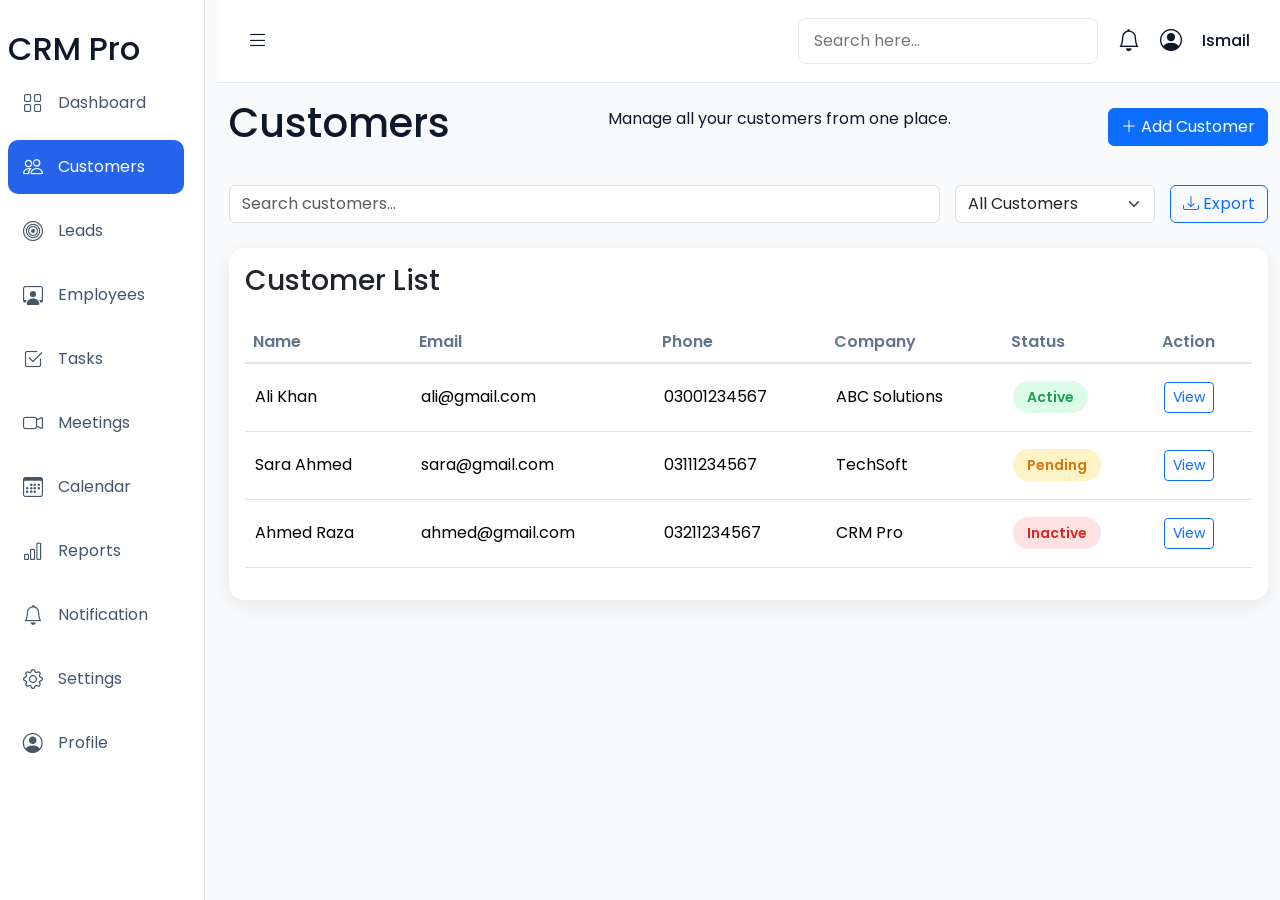
==== Pages/customer.html @ 7f4fa955 "complete employee page and customer page" ====
<!DOCTYPE html>
<html lang="en">

<head>
    <meta charset="UTF-8">
    <meta name="viewport" content="width=device-width, initial-scale=1.0">
    <title>Document</title>

    <!-- Booststrap icon -->
    <link rel="stylesheet" href="https://cdn.jsdelivr.net/npm/bootstrap-icons@1.13.1/font/bootstrap-icons.min.css">

    <!-- Bootstrap -->
    <link rel="stylesheet" href="https://cdn.jsdelivr.net/npm/bootstrap@5.3.8/dist/css/bootstrap.min.css">

    <!-- my css -->
    <link rel="stylesheet" href="../CSS/style.css">


</head>

<body>

    <!-- SliderBar and -->
    <div class="container-fluid">

        <div class="row">

            <div class="col-lg-2 sidebar">

                <div class="side-bar-logo">
                    <h2>CRM Pro</h2>
                </div>

                <!-- sidebar navigation -->
                <ul class="sidebar-navigation">


                    <li>
                        <a href="../index.html">
                            <i class="bi bi-grid "></i>
                            <span>Dashboard</span>
                        </a>

                    </li>

                    <li>
                        <a href="customer.html" class="active">
                            <i class="bi bi-people"></i>
                            <span>Customers</span>
                        </a>
                    </li>

                    <li>
                        <a href="">
                            <i class="bi bi-bullseye"></i>
                            <span>Leads</span>
                        </a>
                    </li>

                    <li>

                        <a href="employee.html">
                            <i class="bi bi-person-workspace"></i>
                            <span>Employees</span>
                        </a>


                    </li>

                    <li>

                        <a href="">
                            <i class="bi bi-check2-square"></i>
                            <span>Tasks</span>
                        </a>

                    </li>

                    <li>

                        <a href="">
                            <i class="bi bi-camera-video"></i>
                            <span>Meetings</span>
                        </a>

                    </li>

                    <li>
                        <a href="">
                            <i class="bi bi-calendar3"></i>
                            <span>Calendar</span>
                        </a>
                    </li>

                    <li>

                        </i> <a href="">
                            <i class="bi bi-bar-chart"></i>
                            <span>Reports</span>
                        </a>

                    </li>

                    <li>

                        <a href="">
                            <i class="bi bi-bell"></i>
                            <span>Notification</span>
                        </a>

                    </li>

                    <li>

                        <a href="">
                            <i class="bi bi-gear"></i>
                            <span>Settings</span>
                        </a>

                    </li>

                    <li>

                        <a href="">
                            <i class="bi bi-person-circle"></i>
                            <span>Profile</span>
                        </a>

                    </li>

                </ul>


            </div>


            <!-- Main Content -->
            <div class="col-lg-10 main-content">

                <!-- navbar -->
                <nav class="top-navbar">

                    <!-- toggle -->
                    <div class="navbar-left">
                        <i class="bi bi-list bell-icon"></i>
                    </div>


                    <div class="navbar-right">

                        <!-- Search Box -->
                        <input class="nav-search" type="search" placeholder="Search here...">

                        <!-- notification icon -->
                        <i class="bi bi-bell"></i>

                        <!-- profile -->
                        <i class="bi bi-person-circle"></i>
                        <span class="profile-name">Ismail</span>

                    </div>



                </nav>



                <main>
                    <div class="container">

                        <!-- header -->
                        <header class="mt-3 customer-header">

                            <h1>Customers</h1>
                            <p>Manage all your customers from one place.</p>

                            <button class="btn btn-primary">
                                <i class="bi bi-plus-lg"></i>
                                Add Customer
                            </button>

                        </header>


                        <!-- Search & Filter -->
                        <div class="customer-toolbar">

                            <input type="search" class="form-control customer-search" placeholder="Search customers...">

                            <select class="form-select customer-filter">

                                <option>All Customers</option>
                                <option>Active</option>
                                <option>Inactive</option>

                            </select>

                            <button class="btn btn-outline-primary">
                                <i class="bi bi-download"></i>
                                Export
                            </button>

                        </div>





                        <!-- Customer Table -->
                        <div class="card table-card mt-4">

                            <div class="card-body">

                                <h3 class="mb-4">Customer List</h3>

                                <div class="table-responsive">

                                    <table class="table table-hover align-middle">

                                        <thead>

                                            <tr>

                                                <th>Name</th>

                                                <th>Email</th>

                                                <th>Phone</th>

                                                <th>Company</th>

                                                <th>Status</th>

                                                <th>Action</th>

                                            </tr>

                                        </thead>

                                        <tbody>

                                            <tr>

                                                <td>Ali Khan</td>

                                                <td>ali@gmail.com</td>

                                                <td>03001234567</td>

                                                <td>ABC Solutions</td>

                                                <td>
                                                    <span class="status active-status">
                                                        Active
                                                    </span>
                                                </td>

                                                <td>
                                                    <button class="btn btn-sm btn-outline-primary">
                                                        View
                                                    </button>
                                                </td>

                                            </tr>

                                            <tr>

                                                <td>Sara Ahmed</td>

                                                <td>sara@gmail.com</td>

                                                <td>03111234567</td>

                                                <td>TechSoft</td>

                                                <td>
                                                    <span class="status pending-status">
                                                        Pending
                                                    </span>
                                                </td>

                                                <td>
                                                    <button class="btn btn-sm btn-outline-primary">
                                                        View
                                                    </button>
                                                </td>

                                            </tr>

                                            <tr>

                                                <td>Ahmed Raza</td>

                                                <td>ahmed@gmail.com</td>

                                                <td>03211234567</td>

                                                <td>CRM Pro</td>

                                                <td>
                                                    <span class="status inactive-status">
                                                        Inactive
                                                    </span>
                                                </td>

                                                <td>
                                                    <button class="btn btn-sm btn-outline-primary">
                                                        View
                                                    </button>
                                                </td>

                                            </tr>

                                        </tbody>

                                    </table>

                                </div>

                            </div>

                        </div>

                    </div>







                </main>
            </div>





        </div>
    </div>
    </div>






    <!-- Bootstrap js -->
    <script src="https://cdn.jsdelivr.net/npm/bootstrap@5.3.8/dist/js/bootstrap.bundle.min.js"></script>

</body>

</html>
---- CSS/style.css ----
/* Google Font */
@import url('https://fonts.googleapis.com/css2?family=Poppins:wght@300;400;500;600;700&display=swap');

* {
    margin: 0;
    padding: 0;
    box-sizing: border-box;
}

body {
    font-family: 'Poppins', sans-serif;
    background: #F8FAFC;
    color: #0F172A;
    overflow-x: hidden;
}

.container-fluid {
    padding: 0;
}


/* Side Bar */
.sidebar {
    background: #ffffff;
    min-height: 100vh;
    border-right: 1px solid #E2E8F0;
    padding: 30px 20px;
}

.sidebar-logo h2 {
    font-size: 28px;
    font-weight: 700;
    color: #2563EB;
    margin-bottom: 35px;
}

.sidebar-navigation {
    list-style: none;
    padding-left: 0;
}

.sidebar-navigation li {
    margin-bottom: 10px;
}

.sidebar-navigation a {
    display: flex;
    align-items: center;
    gap: 15px;

    text-decoration: none;
    color: #475569;

    padding: 12px 15px;
    border-radius: 10px;

    transition: .3s;
}

.sidebar-navigation a:hover {
    background: #2563EB;
    color: white;
}

.sidebar-navigation i {
    font-size: 20px;
}

.sidebar-navigation .active{
    background:#2563EB;
    color:white;
}

/* Top Navbar */
.top-navbar{
    display:flex;
    justify-content:space-between;
    align-items:center;
    background:#fff;
    padding:18px 30px;
    border-bottom:1px solid #E2E8F0;
}

.navbar-left{
    display:flex;
    align-items:center;
}

.navbar-right{
    display:flex;
    align-items:center;
    gap:20px;
}

.nav-search{
    width:300px;
    padding:10px 15px;
    border:1px solid #E2E8F0;
    border-radius:8px;
    outline:none;
    transition:.3s;
}

.nav-search:focus{
    border-color:#2563EB;
}

.navbar-right i,
.navbar-left i{
    font-size:22px;
    cursor:pointer;
    transition:.3s;
}

.navbar-right i:hover,
.navbar-left i:hover{
    color:#2563EB;
}

.profile-name{
    font-weight:500;
}


/* Main section */

/* cards */
.stats-card{
    padding:30px;
    border:none;
    border-radius:15px;
    box-shadow:0 5px 20px rgba(0,0,0,.08);
    transition:.3s;
    cursor:pointer;
}

.stats-card:hover{
    transform:translateY(-5px);
}

.card-icon{
    width:60px;
    height:60px;
    border-radius:12px;
    display:flex;
    justify-content:center;
    align-items:center;
    font-size:28px;
    margin-bottom:20px;
}

/* icons color */
.customer-icon{
    background:#DBEAFE;
    color:#2563EB;
}

.leads-icon{
    background:#FEF3C7;
    color:#F59E0B;
}

.employee-icon{
    background:#DCFCE7;
    color:#22C55E;
}

.task-icon{
    background:#F3E8FF;
    color:#9333EA;
}

.meeting-icon{
    background:#FEE2E2;
    color:#EF4444;
}

.revenue-icon{
    background:#D1FAE5;
    color:#10B981;
}



.stats-number{
    font-size:32px;
    font-weight:700;
    margin-bottom:5px;
}

.stats-title{
    color:#64748B;
    margin-bottom:10px;
}

.stats-growth{
    color:#22C55E;
    font-weight:600;
    font-size:14px;
}

/* chart card */
.chart-card{
    background:#fff;
    padding:25px;
    border-radius:15px;
    border:none;
    box-shadow:0 5px 20px rgba(0,0,0,.08);
    height:100%;
}

.chart-header{
    display:flex;
    justify-content:space-between;
    align-items:center;
    margin-bottom:25px;
}

.chart-header h3{
    font-size:22px;
    font-weight:600;
    margin-bottom:5px;
}

.chart-header p{
    color:#64748B;
    margin:0;
}

.chart-header select{
    padding:8px 12px;
    border:1px solid #E2E8F0;
    border-radius:8px;
    outline:none;
    cursor:pointer;
}

.chart-placeholder{
    height:320px;
    background:#F8FAFC;
    border:2px dashed #CBD5E1;
    border-radius:12px;

    display: flex;
    align-items: center;
    justify-content: center;
}

/* Meeting card */
.meeting-card{
    background:#fff;
    padding:25px;
    border-radius:15px;
    border:none;
    box-shadow:0 5px 20px rgba(0,0,0,.08);
    height:100%;
}

.meeting-card h3{
    font-size:22px;
    font-weight:600;
    margin-bottom:25px;
}

.meeting-card ul{
    list-style:none;
    padding:0;
    margin:0;
}

.meeting-card li{
    padding:15px;
    margin-bottom:15px;
    background:#F8FAFC;
    border-radius:10px;
    border-left:4px solid #2563EB;
}

.meeting-time{
    display:block;
    color:#2563EB;
    font-weight:600;
    margin-bottom:5px;
}

.meeting-title{
    color:#334155;
}

/* table */

.table-card{
    border:none;
    border-radius:15px; 
    box-shadow:0 5px 20px rgba(0,0,0,.08);
}

.table-header{
    display:flex;
    justify-content:space-between;
    align-items:center;
    margin-bottom:20px;
}

.table-header h3{
    font-size:24px;
    font-weight:600;
    margin:0;
}

.table thead th{
    color:#64748B;
    font-weight:600;
    border-bottom:2px solid #E2E8F0;
}

.table tbody td{
    padding:18px 10px;
    vertical-align:middle;
}

.status{
    padding:6px 14px;
    border-radius:20px;
    font-size:14px;
    font-weight:600;
}

.active-status{
    background:#DCFCE7;
    color:#16A34A;
}

.pending-status{
    background:#FEF3C7;
    color:#D97706;
}

.inactive-status{
    background:#FEE2E2;
    color:#DC2626;
}



/* customer page */
.customer-header{
    display:flex;
    justify-content:space-between;
    align-items:center;
    margin-bottom:30px;
}


.customer-toolbar{
    display:flex;
    gap:15px;
    align-items:center;
    margin-bottom:25px;
}

.customer-search{
    flex:1;
}

.customer-filter{
    width:200px;
}
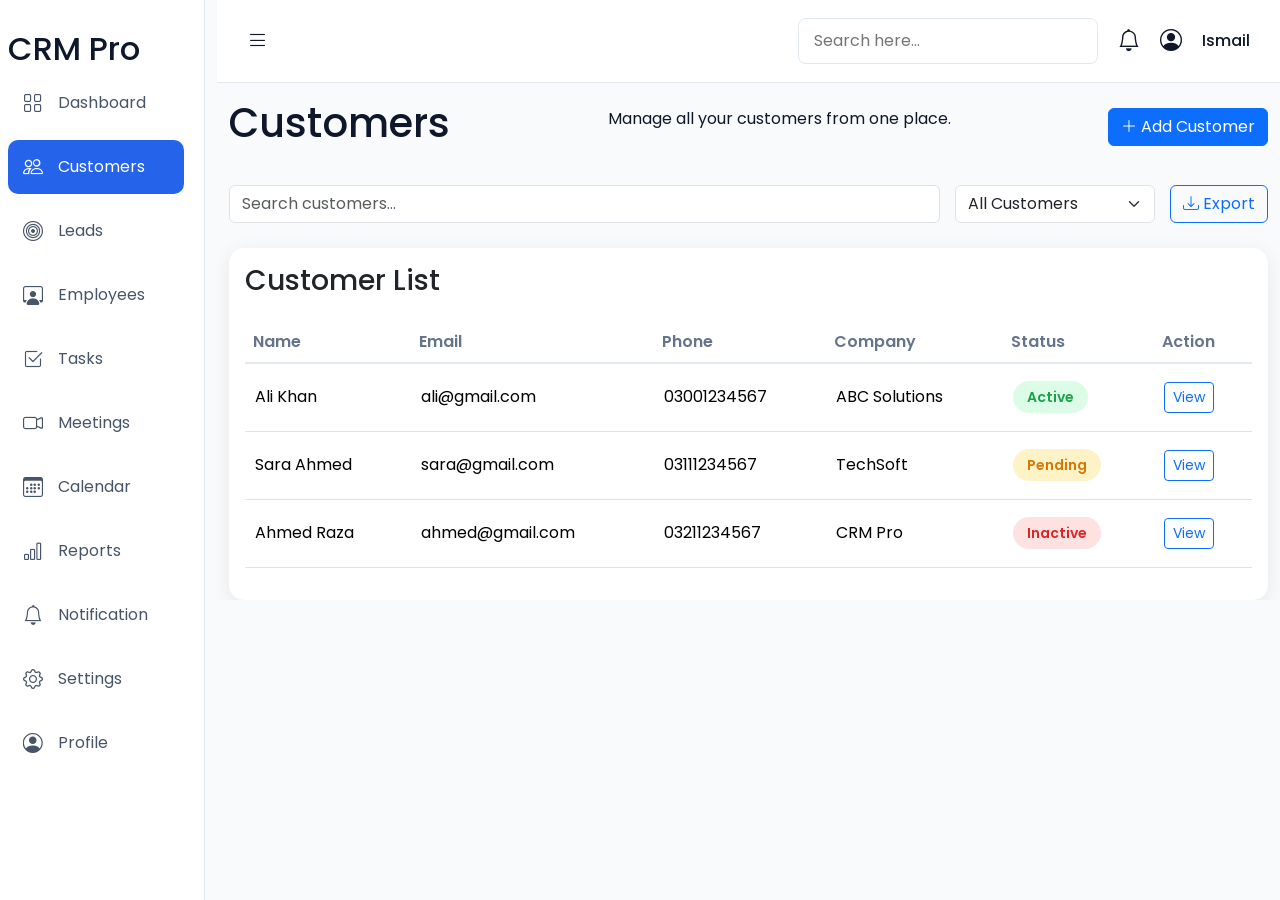
==== commit 36346aac: "complete reports page and calender page" ====
--- a/Pages/customer.html
+++ b/Pages/customer.html
@@ -51,7 +51,7 @@
                     </li>
 
                     <li>
-                        <a href="">
+                        <a href="leads.html">
                             <i class="bi bi-bullseye"></i>
                             <span>Leads</span>
                         </a>
@@ -69,7 +69,7 @@
 
                     <li>
 
-                        <a href="">
+                        <a href="tasks.html">
                             <i class="bi bi-check2-square"></i>
                             <span>Tasks</span>
                         </a>
@@ -78,7 +78,7 @@
 
                     <li>
 
-                        <a href="">
+                        <a href="meeting.html">
                             <i class="bi bi-camera-video"></i>
                             <span>Meetings</span>
                         </a>
@@ -86,7 +86,7 @@
                     </li>
 
                     <li>
-                        <a href="">
+                        <a href="calender.html">
                             <i class="bi bi-calendar3"></i>
                             <span>Calendar</span>
                         </a>
@@ -94,7 +94,7 @@
 
                     <li>
 
-                        </i> <a href="">
+                        </i> <a href="reports.html">
                             <i class="bi bi-bar-chart"></i>
                             <span>Reports</span>
                         </a>
--- a/CSS/style.css
+++ b/CSS/style.css
@@ -5,7 +5,9 @@
     margin: 0;
     padding: 0;
     box-sizing: border-box;
-}
+    overflow-x: hidden;
+}
+
 
 body {
     font-family: 'Poppins', sans-serif;
@@ -79,6 +81,7 @@
     background:#fff;
     padding:18px 30px;
     border-bottom:1px solid #E2E8F0;
+    
 }
 
 .navbar-left{
@@ -248,7 +251,7 @@
 
 /* Meeting card */
 .meeting-card{
-    background:#fff;
+    background: #fff;
     padding:25px;
     border-radius:15px;
     border:none;
@@ -365,4 +368,45 @@
 
 .customer-filter{
     width:200px;
-}+}
+
+
+/* leads page */
+
+/* badges color */
+.high-priority{
+    background:#FEE2E2;
+    color:#DC2626;
+}
+
+.medium-priority{
+    background:#FEF3C7;
+    color:#D97706;
+}
+
+.low-priority{
+    background:#DCFCE7;
+    color:#16A34A;
+}
+
+/* calender page css */
+/* Calendar */
+
+.table-bordered td,
+.table-bordered th{
+    height:80px;
+    vertical-align:middle;
+}
+
+.table-bordered td{
+    cursor:pointer;
+    transition:.3s;
+}
+
+.table-bordered td:hover{
+    background:#DBEAFE;
+}
+
+.table-bordered th{
+    background:#F8FAFC;
+}
